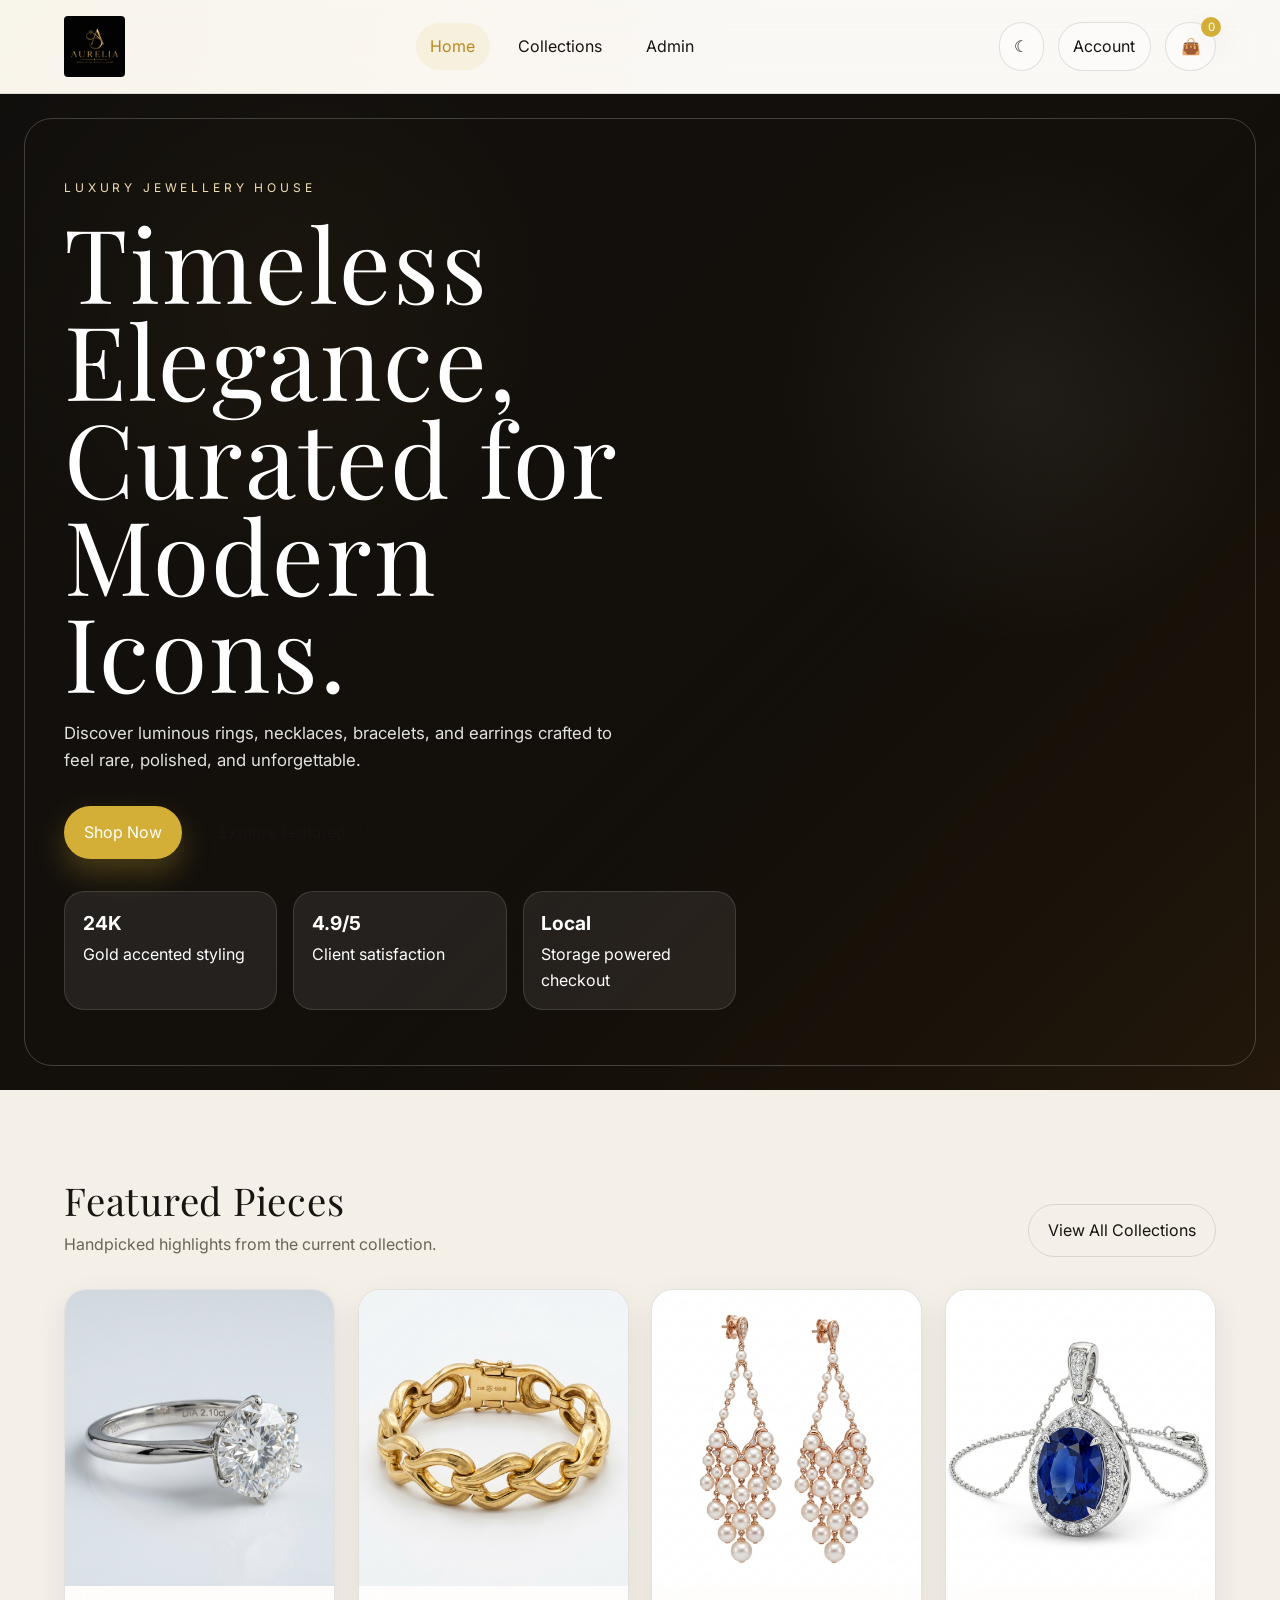
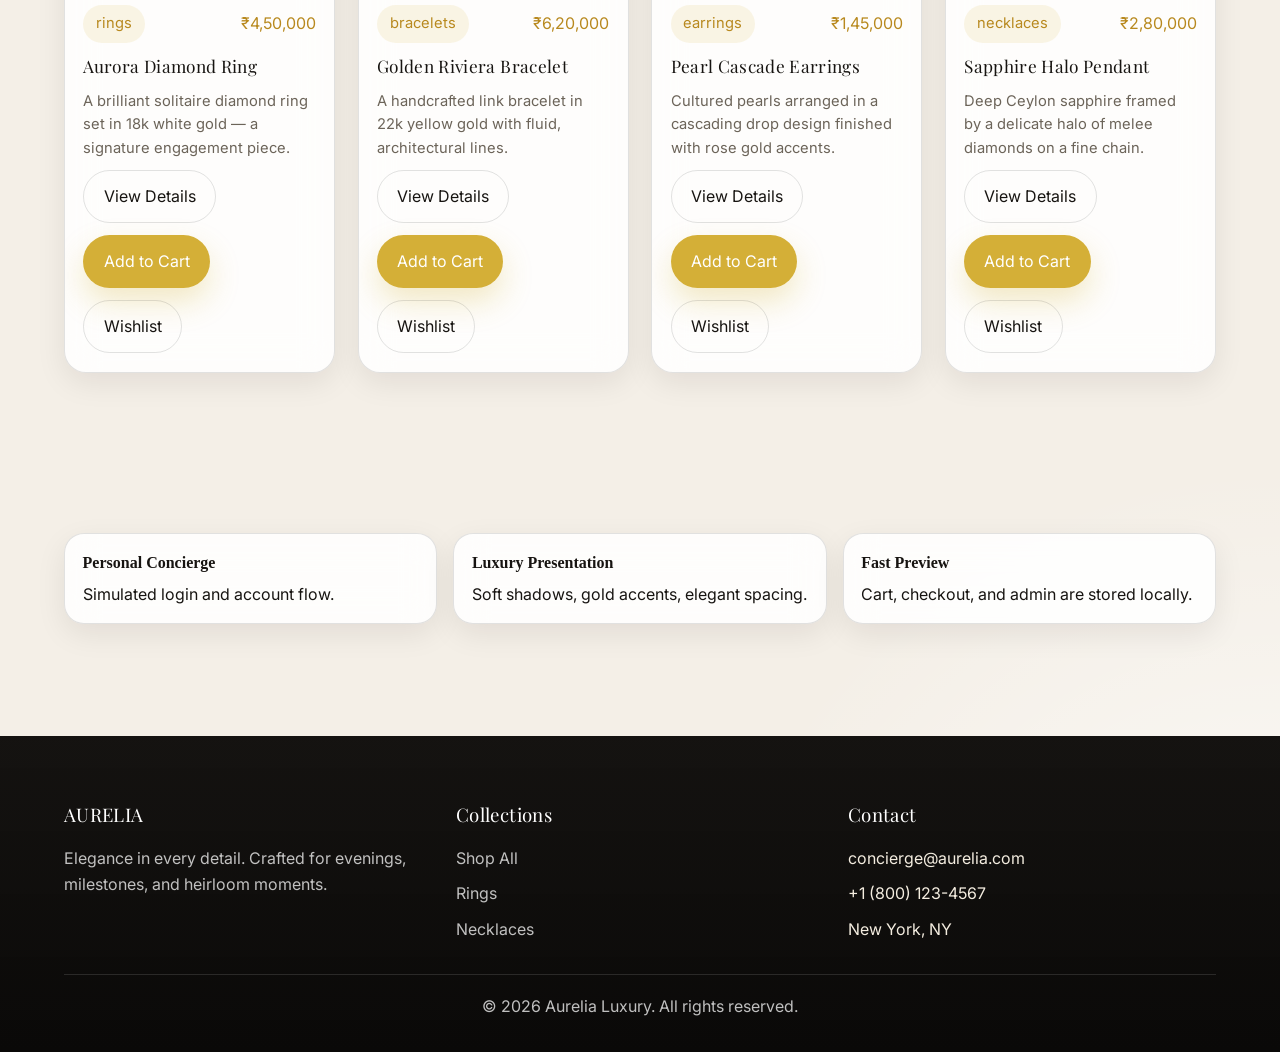
==== index.html @ 2ed93ac2 "Initial commit for AURELIA Jewellery project with generated assets and SEO updates" ====
<!DOCTYPE html>
<html lang="en">
<head>
    <meta charset="UTF-8">
    <meta name="viewport" content="width=device-width, initial-scale=1.0">
    <meta name="description" content="AURELIA Luxury Jewellery. Discover luminous rings, necklaces, bracelets, and earrings crafted to feel rare, polished, and unforgettable.">
    <title>AURELIA | Luxury Jewellery</title>
    <link rel="stylesheet" href="style.css">
</head>
<body>
    <nav class="navbar">
        <a href="index.html" class="nav-brand"><img src="images/logo.png" alt="Aurelia Logo" class="brand-logo"></a>
        <div class="nav-links">
            <a href="index.html" class="active">Home</a>
            <a href="products.html">Collections</a>
            <a href="admin.html">Admin</a>
        </div>
        <div class="nav-actions">
            <button class="icon-button" type="button" data-theme-toggle aria-label="Toggle theme">☾</button>
            <button class="icon-button" type="button" data-auth-open="login" data-user-badge>Account</button>
            <a class="icon-button cart-link" href="cart.html" aria-label="Cart">👜 <span class="badge" data-cart-count>0</span></a>
        </div>
    </nav>

    <header class="hero">
        <div class="hero-content">
            <div class="eyebrow">Luxury jewellery house</div>
            <h1>Timeless Elegance, Curated for Modern Icons.</h1>
            <p>Discover luminous rings, necklaces, bracelets, and earrings crafted to feel rare, polished, and unforgettable.</p>
            <div class="hero-actions">
                <a href="products.html" class="btn btn-primary">Shop Now</a>
                <button class="btn btn-outline" type="button" data-scroll-to="#featured">Explore Featured</button>
            </div>
            <div class="hero-stats">
                <div class="stat"><strong>24K</strong><span>Gold accented styling</span></div>
                <div class="stat"><strong>4.9/5</strong><span>Client satisfaction</span></div>
                <div class="stat"><strong>Local</strong><span>Storage powered checkout</span></div>
            </div>
        </div>
    </header>

    <main>
        <section class="section" id="featured">
            <div class="section-header">
                <div>
                    <h2 class="section-title serif">Featured Pieces</h2>
                    <p class="section-copy">Handpicked highlights from the current collection.</p>
                </div>
                <a class="btn btn-outline" href="products.html">View All Collections</a>
            </div>
            <div class="grid" id="featured-grid"></div>
        </section>

        <section class="section">
            <div class="feature-row">
                <div class="feature-pill"><strong>Personal Concierge</strong><span>Simulated login and account flow.</span></div>
                <div class="feature-pill"><strong>Luxury Presentation</strong><span>Soft shadows, gold accents, elegant spacing.</span></div>
                <div class="feature-pill"><strong>Fast Preview</strong><span>Cart, checkout, and admin are stored locally.</span></div>
            </div>
        </section>
    </main>

    <footer class="footer">
        <div class="footer-grid">
            <div class="footer-col">
                <h3 class="serif">AURELIA</h3>
                <p>Elegance in every detail. Crafted for evenings, milestones, and heirloom moments.</p>
            </div>
            <div class="footer-col">
                <h3 class="serif">Collections</h3>
                <ul>
                    <li><a href="products.html">Shop All</a></li>
                    <li><a href="products.html">Rings</a></li>
                    <li><a href="products.html">Necklaces</a></li>
                </ul>
            </div>
            <div class="footer-col">
                <h3 class="serif">Contact</h3>
                <ul>
                    <li>concierge@aurelia.com</li>
                    <li>+1 (800) 123-4567</li>
                    <li>New York, NY</li>
                </ul>
            </div>
        </div>
        <div class="footer-bottom">&copy; 2026 Aurelia Luxury. All rights reserved.</div>
    </footer>

    <script src="script.js"></script>
</body>
</html>
---- style.css ----
@import url('https://fonts.googleapis.com/css2?family=Inter:wght@300;400;500&family=Playfair+Display:ital,wght@0,400;0,600;1,400&display=swap');

:root {
  --bg: #f4efe7;
  --surface: rgba(255, 255, 255, 0.88);
  --surface-strong: #ffffff;
  --text: #171411;
  --muted: #6c6459;
  --line: rgba(23, 20, 17, 0.12);
  --gold: #d4af37;
  --gold-deep: #b8891f;
  --shadow: 0 24px 60px rgba(22, 17, 10, 0.12);
  --shadow-soft: 0 10px 30px rgba(22, 17, 10, 0.08);
  --radius-xl: 28px;
  --radius-lg: 22px;
  --radius-md: 16px;
  --transition: 220ms ease;
}

body.dark-mode {
  --bg: #0e0d0b;
  --surface: rgba(20, 18, 16, 0.86);
  --surface-strong: #171411;
  --text: #f8f2e8;
  --muted: #b6ab9a;
  --line: rgba(255, 255, 255, 0.1);
  --shadow: 0 24px 60px rgba(0, 0, 0, 0.38);
  --shadow-soft: 0 10px 30px rgba(0, 0, 0, 0.24);
}

* {
  box-sizing: border-box;
  margin: 0;
  padding: 0;
}

html {
  scroll-behavior: smooth;
}

body {
  min-height: 100vh;
  font-family: "Inter", "Helvetica Neue", Arial, sans-serif;
  background:
    radial-gradient(circle at top left, rgba(212, 175, 55, 0.14), transparent 26%),
    radial-gradient(circle at bottom right, rgba(255, 255, 255, 0.75), transparent 20%),
    var(--bg);
  color: var(--text);
  line-height: 1.6;
}

body::before {
  content: "";
  position: fixed;
  inset: 0;
  pointer-events: none;
  background-image: linear-gradient(rgba(255, 255, 255, 0.03) 1px, transparent 1px), linear-gradient(90deg, rgba(255, 255, 255, 0.03) 1px, transparent 1px);
  background-size: 70px 70px;
  opacity: 0.25;
  mix-blend-mode: soft-light;
}

h1,
h2,
h3,
h4,
.serif {
  font-family: "Playfair Display", Georgia, "Times New Roman", Times, serif;
  font-weight: 400;
  letter-spacing: 0.02em;
}

a {
  color: inherit;
  text-decoration: none;
}

img {
  display: block;
  max-width: 100%;
}

button,
input,
select,
textarea {
  font: inherit;
}

.navbar {
  position: sticky;
  top: 0;
  z-index: 1000;
  display: flex;
  align-items: center;
  justify-content: space-between;
  gap: 1rem;
  padding: 1rem 5vw;
  backdrop-filter: blur(18px);
  background: rgba(255, 255, 255, 0.58);
  border-bottom: 1px solid var(--line);
}

body.dark-mode .navbar {
  background: rgba(14, 13, 11, 0.7);
}

.nav-brand {
  display: inline-flex;
  align-items: center;
}

.brand-logo {
  height: 3.8rem;
  width: auto;
  object-fit: contain;
  mix-blend-mode: multiply; /* Helps the black background blend nicely on white navs, but it's gold on black... wait, the user's logo has a black background. Actually, let's just add border-radius */
  border-radius: 4px;
}

body.dark-mode .brand-logo {
  mix-blend-mode: screen; /* In dark mode, screen will drop the black background of the image! */
}

.nav-links,
.nav-actions {
  display: flex;
  align-items: center;
  gap: 0.9rem;
  flex-wrap: wrap;
}

.nav-links a,
.nav-actions button,
.nav-actions a {
  padding: 0.65rem 0.9rem;
  border-radius: 999px;
  color: var(--text);
  transition: transform var(--transition), background-color var(--transition), color var(--transition), border-color var(--transition);
}

.nav-links a:hover,
.nav-links a.active,
.nav-actions button:hover,
.nav-actions a:hover {
  color: var(--gold-deep);
  background: rgba(212, 175, 55, 0.1);
}

.icon-button {
  border: 1px solid var(--line);
  background: rgba(255, 255, 255, 0.4);
  cursor: pointer;
}

body.dark-mode .icon-button {
  background: rgba(255, 255, 255, 0.04);
}

.cart-link,
.wishlist-link {
  position: relative;
}

.badge {
  position: absolute;
  top: -0.4rem;
  right: -0.4rem;
  min-width: 1.25rem;
  height: 1.25rem;
  padding: 0 0.35rem;
  display: inline-grid;
  place-items: center;
  border-radius: 999px;
  background: var(--gold);
  color: #fff;
  font-size: 0.72rem;
  box-shadow: var(--shadow-soft);
}

.hero {
  position: relative;
  overflow: hidden;
  min-height: 76vh;
  display: grid;
  align-items: center;
  padding: 5rem 5vw;
  color: #fff;
  background:
    linear-gradient(135deg, rgba(16, 14, 12, 0.92), rgba(35, 24, 9, 0.45)),
    radial-gradient(circle at 20% 20%, rgba(212, 175, 55, 0.24), transparent 22%),
    radial-gradient(circle at 80% 30%, rgba(255, 255, 255, 0.16), transparent 20%),
    linear-gradient(135deg, #1c1712, #090807 60%, #22170c);
}

.hero::after {
  content: "";
  position: absolute;
  inset: 1.5rem;
  border: 1px solid rgba(255, 255, 255, 0.2);
  border-radius: var(--radius-xl);
}

@keyframes fadeInUp {
  from { opacity: 0; transform: translateY(20px); }
  to { opacity: 1; transform: translateY(0); }
}

.hero-content {
  position: relative;
  z-index: 1;
  max-width: 42rem;
  animation: fadeInUp 0.8s ease-out forwards;
}

.eyebrow {
  display: inline-flex;
  align-items: center;
  gap: 0.5rem;
  margin-bottom: 1rem;
  color: #f0dfb2;
  text-transform: uppercase;
  letter-spacing: 0.32em;
  font-size: 0.75rem;
}

.hero h1 {
  font-size: clamp(3.3rem, 8vw, 6.4rem);
  line-height: 0.95;
  margin-bottom: 1.3rem;
}

.hero p {
  max-width: 36rem;
  color: rgba(255, 255, 255, 0.88);
  font-size: 1.05rem;
}

.hero-actions {
  display: flex;
  gap: 1rem;
  flex-wrap: wrap;
  margin-top: 2rem;
}

.section {
  padding: 5rem 5vw;
}

.section-header {
  display: flex;
  align-items: end;
  justify-content: space-between;
  gap: 1.5rem;
  margin-bottom: 2rem;
}

.section-title {
  font-size: clamp(2rem, 3vw, 3rem);
}

.section-copy {
  max-width: 40rem;
  color: var(--muted);
}

.panel,
.product-card,
.checkout-summary,
.auth-card,
.admin-panel,
.cart-item,
.summary-box,
.feature-pill {
  background: var(--surface);
  border: 1px solid var(--line);
  box-shadow: var(--shadow-soft);
  backdrop-filter: blur(16px);
}

.panel,
.admin-panel,
.auth-card,
.checkout-summary,
.summary-box {
  border-radius: var(--radius-xl);
}

.grid {
  display: grid;
  grid-template-columns: repeat(auto-fit, minmax(220px, 1fr));
  gap: 1.4rem;
}

.product-card {
  overflow: hidden;
  border-radius: var(--radius-lg);
  display: flex;
  flex-direction: column;
  min-height: 100%;
  transition: transform var(--transition), box-shadow var(--transition), border-color var(--transition);
  animation: fadeInUp 0.6s ease-out both;
}

.product-card:hover {
  transform: translateY(-8px);
  box-shadow: var(--shadow);
  border-color: rgba(212, 175, 55, 0.36);
}

.product-media {
  position: relative;
  overflow: hidden;
  aspect-ratio: 1 / 1.1;
  background: linear-gradient(135deg, rgba(212, 175, 55, 0.14), rgba(23, 20, 17, 0.05));
}

.product-image {
  width: 100%;
  height: 100%;
  object-fit: cover;
  transition: transform 480ms ease;
}

.product-card:hover .product-image {
  transform: scale(1.08);
}

.card-body {
  padding: 1.15rem;
  display: flex;
  flex: 1;
  flex-direction: column;
  gap: 0.6rem;
}

.meta-row,
.inline-row {
  display: flex;
  align-items: center;
  justify-content: space-between;
  gap: 0.75rem;
}

.product-title {
  font-size: 1.08rem;
}

.product-price,
.accent {
  color: var(--gold-deep);
}

.muted {
  color: var(--muted);
}

.button-row {
  display: flex;
  flex-wrap: wrap;
  gap: 0.75rem;
  margin-top: auto;
}

.btn {
  display: inline-flex;
  align-items: center;
  justify-content: center;
  gap: 0.5rem;
  min-height: 46px;
  padding: 0.8rem 1.2rem;
  border-radius: 999px;
  border: 1px solid transparent;
  cursor: pointer;
  transition: transform var(--transition), background-color var(--transition), border-color var(--transition), color var(--transition), box-shadow var(--transition);
}

.btn:hover {
  transform: translateY(-1px);
}

.btn-primary {
  background: var(--gold);
  color: #fff;
  box-shadow: 0 14px 30px rgba(212, 175, 55, 0.28);
}

.btn-primary:hover {
  background: var(--gold-deep);
}

.btn-outline {
  border-color: var(--line);
  background: transparent;
  color: var(--text);
}

.btn-outline:hover {
  border-color: rgba(212, 175, 55, 0.45);
  color: var(--gold-deep);
  background: rgba(212, 175, 55, 0.08);
}

.feature-row {
  display: grid;
  grid-template-columns: repeat(auto-fit, minmax(180px, 1fr));
  gap: 1rem;
}

.feature-pill {
  padding: 1rem 1.1rem;
  border-radius: 20px;
}

.feature-pill strong {
  display: block;
  margin-bottom: 0.4rem;
  font-family: Georgia, serif;
}

.toolbar,
.filters,
.admin-toolbar,
.checkout-layout {
  display: grid;
  grid-template-columns: repeat(auto-fit, minmax(180px, 1fr));
  gap: 1rem;
}

.field,
.form-group {
  display: flex;
  flex-direction: column;
  gap: 0.55rem;
}

.field input,
.field select,
.field textarea,
.form-group input,
.form-group select,
.form-group textarea {
  width: 100%;
  min-height: 46px;
  border-radius: 14px;
  border: 1px solid var(--line);
  padding: 0.8rem 1rem;
  color: var(--text);
  background: rgba(255, 255, 255, 0.72);
  outline: none;
  transition: border-color var(--transition), box-shadow var(--transition), background-color var(--transition);
}

body.dark-mode .field input,
body.dark-mode .field select,
body.dark-mode .field textarea,
body.dark-mode .form-group input,
body.dark-mode .form-group select,
body.dark-mode .form-group textarea {
  background: rgba(255, 255, 255, 0.04);
}

.field input:focus,
.field select:focus,
.field textarea:focus,
.form-group input:focus,
.form-group select:focus,
.form-group textarea:focus {
  border-color: rgba(212, 175, 55, 0.55);
  box-shadow: 0 0 0 4px rgba(212, 175, 55, 0.12);
}

.detail-layout {
  display: grid;
  grid-template-columns: minmax(280px, 1.1fr) minmax(280px, 0.9fr);
  gap: 2rem;
  align-items: start;
}

.detail-media {
  border-radius: var(--radius-xl);
  overflow: hidden;
  min-height: 460px;
  background: linear-gradient(160deg, rgba(212, 175, 55, 0.18), rgba(255, 255, 255, 0.12));
  box-shadow: var(--shadow);
}

.detail-media img {
  width: 100%;
  height: 100%;
  object-fit: cover;
}

.detail-card,
.checkout-summary,
.admin-panel,
.auth-card {
  padding: 1.5rem;
}

.quantity-row {
  display: flex;
  gap: 0.75rem;
  align-items: center;
  flex-wrap: wrap;
}

.quantity-row input {
  width: 90px;
  text-align: center;
}

.cart-list,
.order-list,
.admin-list {
  display: grid;
  gap: 1rem;
}

.cart-item {
  display: grid;
  grid-template-columns: 92px 1fr auto;
  gap: 1rem;
  align-items: center;
  padding: 1rem;
  border-radius: var(--radius-lg);
}

.cart-item img {
  width: 92px;
  height: 110px;
  object-fit: cover;
  border-radius: 16px;
}

.cart-actions,
.admin-actions,
.summary-lines {
  display: flex;
  gap: 0.7rem;
  flex-wrap: wrap;
}

.summary-box {
  padding: 1rem 1.1rem;
}

.summary-line,
.admin-row,
.order-row {
  display: flex;
  justify-content: space-between;
  gap: 1rem;
  border-bottom: 1px solid var(--line);
  padding: 0.9rem 0;
}

.summary-line:last-child,
.admin-row:last-child,
.order-row:last-child {
  border-bottom: 0;
}

.table {
  width: 100%;
  border-collapse: collapse;
}

.table th,
.table td {
  text-align: left;
  padding: 0.85rem 0.75rem;
  border-bottom: 1px solid var(--line);
  vertical-align: top;
}

.table th {
  color: var(--muted);
  font-size: 0.8rem;
  text-transform: uppercase;
  letter-spacing: 0.14em;
}

.split {
  display: grid;
  grid-template-columns: repeat(2, minmax(0, 1fr));
  gap: 1rem;
}

.status,
.pill {
  display: inline-flex;
  align-items: center;
  gap: 0.45rem;
  padding: 0.45rem 0.8rem;
  border-radius: 999px;
  background: rgba(212, 175, 55, 0.12);
  color: var(--gold-deep);
}

.hero-stats {
  display: grid;
  grid-template-columns: repeat(auto-fit, minmax(140px, 1fr));
  gap: 1rem;
  margin-top: 2rem;
}

.stat {
  padding: 1rem 1.1rem;
  border-radius: 20px;
  background: rgba(255, 255, 255, 0.08);
  border: 1px solid rgba(255, 255, 255, 0.12);
}

.stat strong {
  display: block;
  font-size: 1.2rem;
  margin-bottom: 0.2rem;
}

.footer {
  position: relative;
  margin-top: 2rem;
  background: linear-gradient(180deg, rgba(16, 14, 12, 0.98), rgba(10, 9, 8, 1));
  color: #f4ede0;
  padding: 4rem 5vw 2rem;
}

.footer-grid {
  display: grid;
  grid-template-columns: repeat(auto-fit, minmax(180px, 1fr));
  gap: 1.5rem;
  margin-bottom: 2rem;
}

.footer-col h3 {
  margin-bottom: 1rem;
  color: #fff;
}

.footer-col ul {
  list-style: none;
  display: grid;
  gap: 0.6rem;
}

.footer-col a,
.footer-col p,
.footer-bottom {
  color: rgba(255, 255, 255, 0.74);
}

.footer-bottom {
  padding-top: 1.2rem;
  border-top: 1px solid rgba(255, 255, 255, 0.12);
  text-align: center;
}

.empty-state {
  padding: 3rem 1.5rem;
  text-align: center;
  color: var(--muted);
  border: 1px dashed var(--line);
  border-radius: var(--radius-xl);
  background: rgba(255, 255, 255, 0.34);
}

.modal-backdrop {
  position: fixed;
  inset: 0;
  z-index: 2000;
  display: none;
  place-items: center;
  padding: 1rem;
  background: rgba(14, 12, 10, 0.6);
}

.modal-backdrop.is-open {
  display: grid;
}

.auth-card {
  width: min(100%, 560px);
}

.tab-switcher {
  display: inline-flex;
  gap: 0.5rem;
  padding: 0.35rem;
  border-radius: 999px;
  background: rgba(23, 20, 17, 0.06);
  margin-bottom: 1.2rem;
}

.tab-switcher button {
  border: 0;
  border-radius: 999px;
  background: transparent;
  padding: 0.7rem 1rem;
  cursor: pointer;
  color: var(--muted);
}

.tab-switcher button.active {
  background: var(--surface-strong);
  color: var(--text);
  box-shadow: var(--shadow-soft);
}

.small {
  font-size: 0.92rem;
}

.stack {
  display: grid;
  gap: 1rem;
}

.notice {
  padding: 1rem 1.1rem;
  border-radius: 16px;
  border: 1px solid rgba(212, 175, 55, 0.3);
  background: rgba(212, 175, 55, 0.08);
  color: var(--gold-deep);
}

@media (max-width: 900px) {
  .detail-layout {
    grid-template-columns: 1fr;
  }

  .hero {
    min-height: 68vh;
  }

  .section-header,
  .navbar {
    align-items: start;
    flex-direction: column;
  }

  .nav-links,
  .nav-actions {
    width: 100%;
  }
}

@media (max-width: 640px) {
  .section {
    padding: 3.5rem 1rem;
  }

  .hero {
    padding: 4rem 1rem;
    min-height: 76vh;
  }

  .hero::after {
    inset: 0.9rem;
  }

  .cart-item {
    grid-template-columns: 1fr;
  }

  .cart-item img {
    width: 100%;
    height: 220px;
  }

  .split {
    grid-template-columns: 1fr;
  }
}
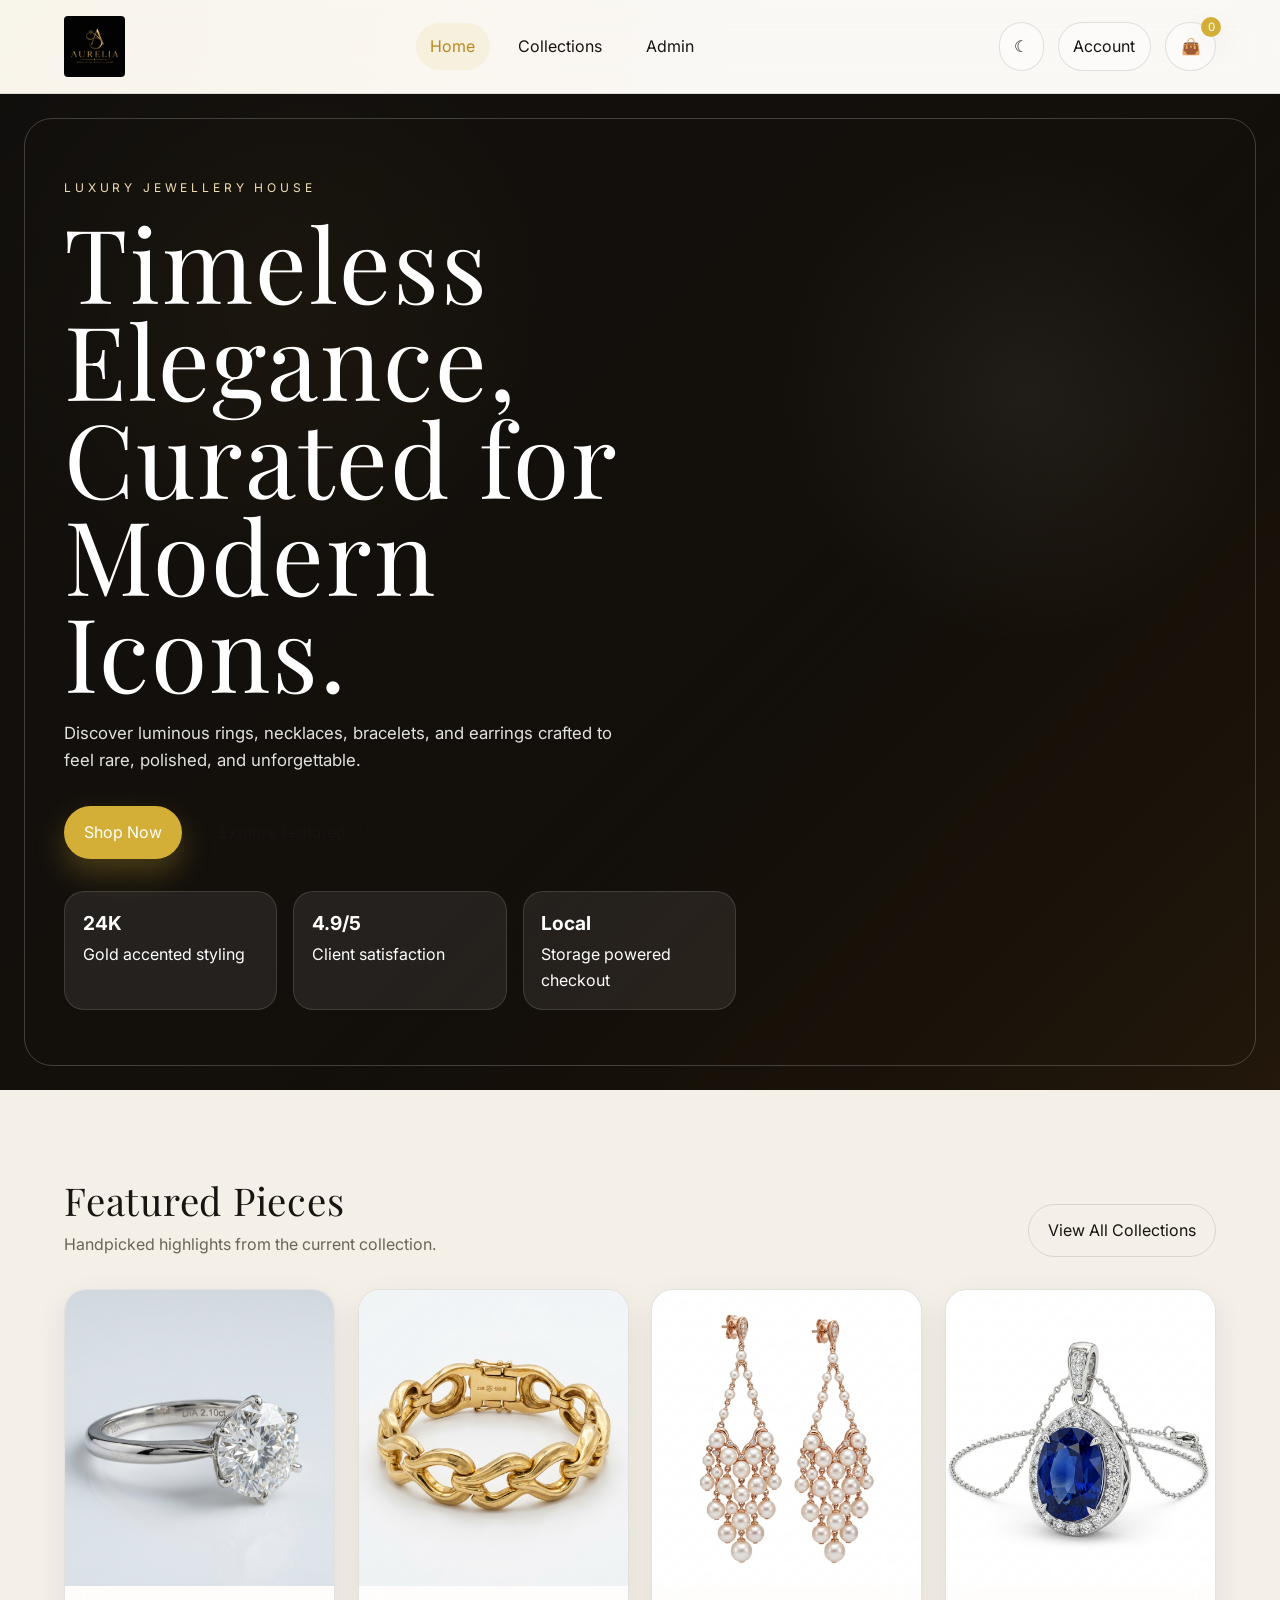
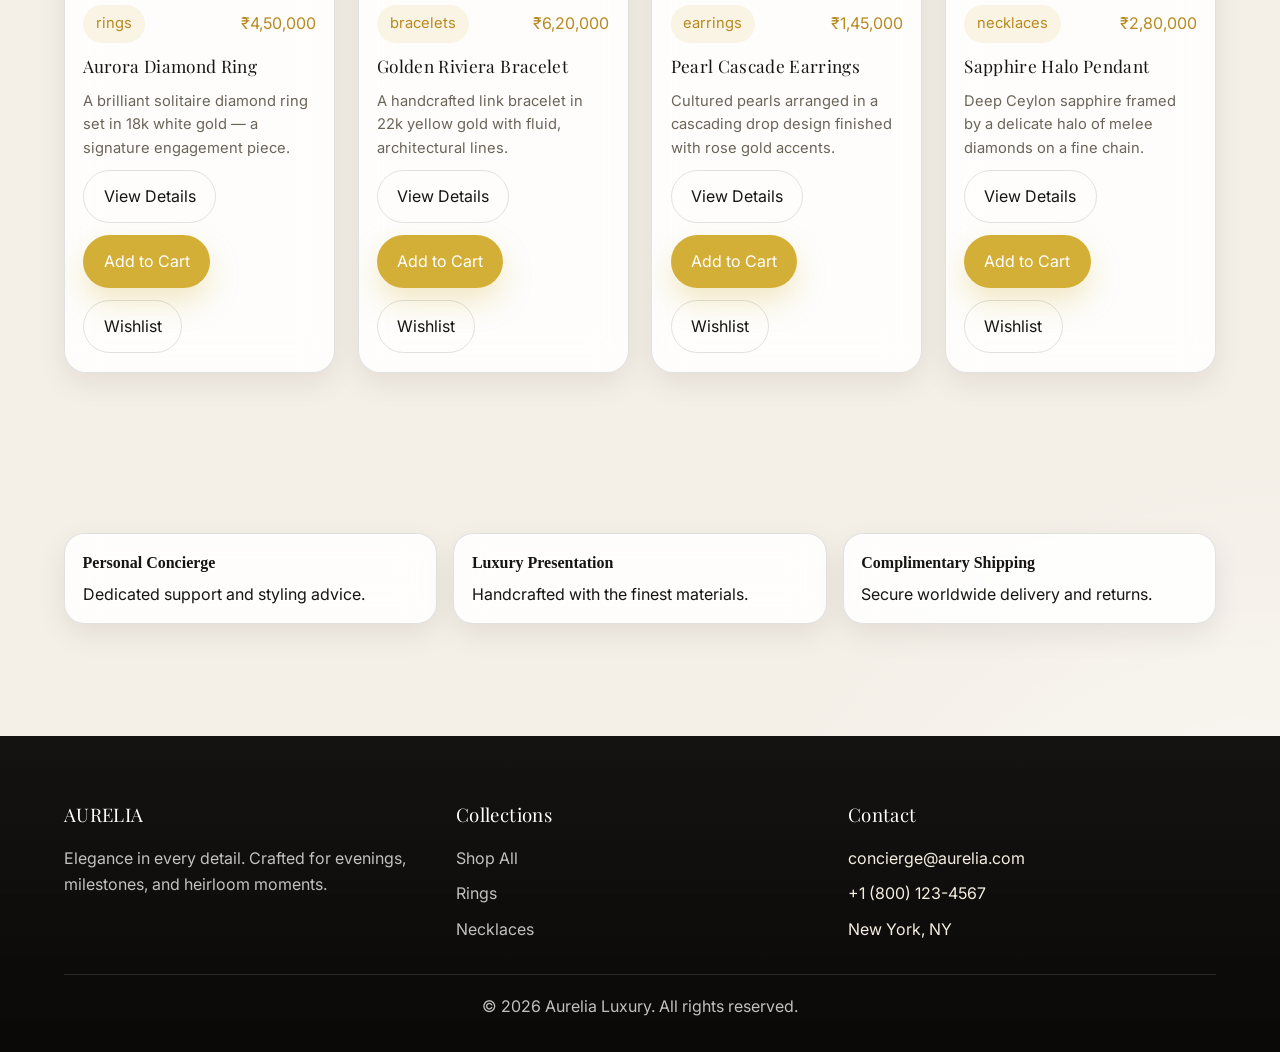
==== commit 25a84400: "Clean up UI: remove demo credentials, standardize footers, remove tech-demo strings" ====
--- a/index.html
+++ b/index.html
@@ -53,9 +53,9 @@
 
         <section class="section">
             <div class="feature-row">
-                <div class="feature-pill"><strong>Personal Concierge</strong><span>Simulated login and account flow.</span></div>
-                <div class="feature-pill"><strong>Luxury Presentation</strong><span>Soft shadows, gold accents, elegant spacing.</span></div>
-                <div class="feature-pill"><strong>Fast Preview</strong><span>Cart, checkout, and admin are stored locally.</span></div>
+                <div class="feature-pill"><strong>Personal Concierge</strong><span>Dedicated support and styling advice.</span></div>
+                <div class="feature-pill"><strong>Luxury Presentation</strong><span>Handcrafted with the finest materials.</span></div>
+                <div class="feature-pill"><strong>Complimentary Shipping</strong><span>Secure worldwide delivery and returns.</span></div>
             </div>
         </section>
     </main>
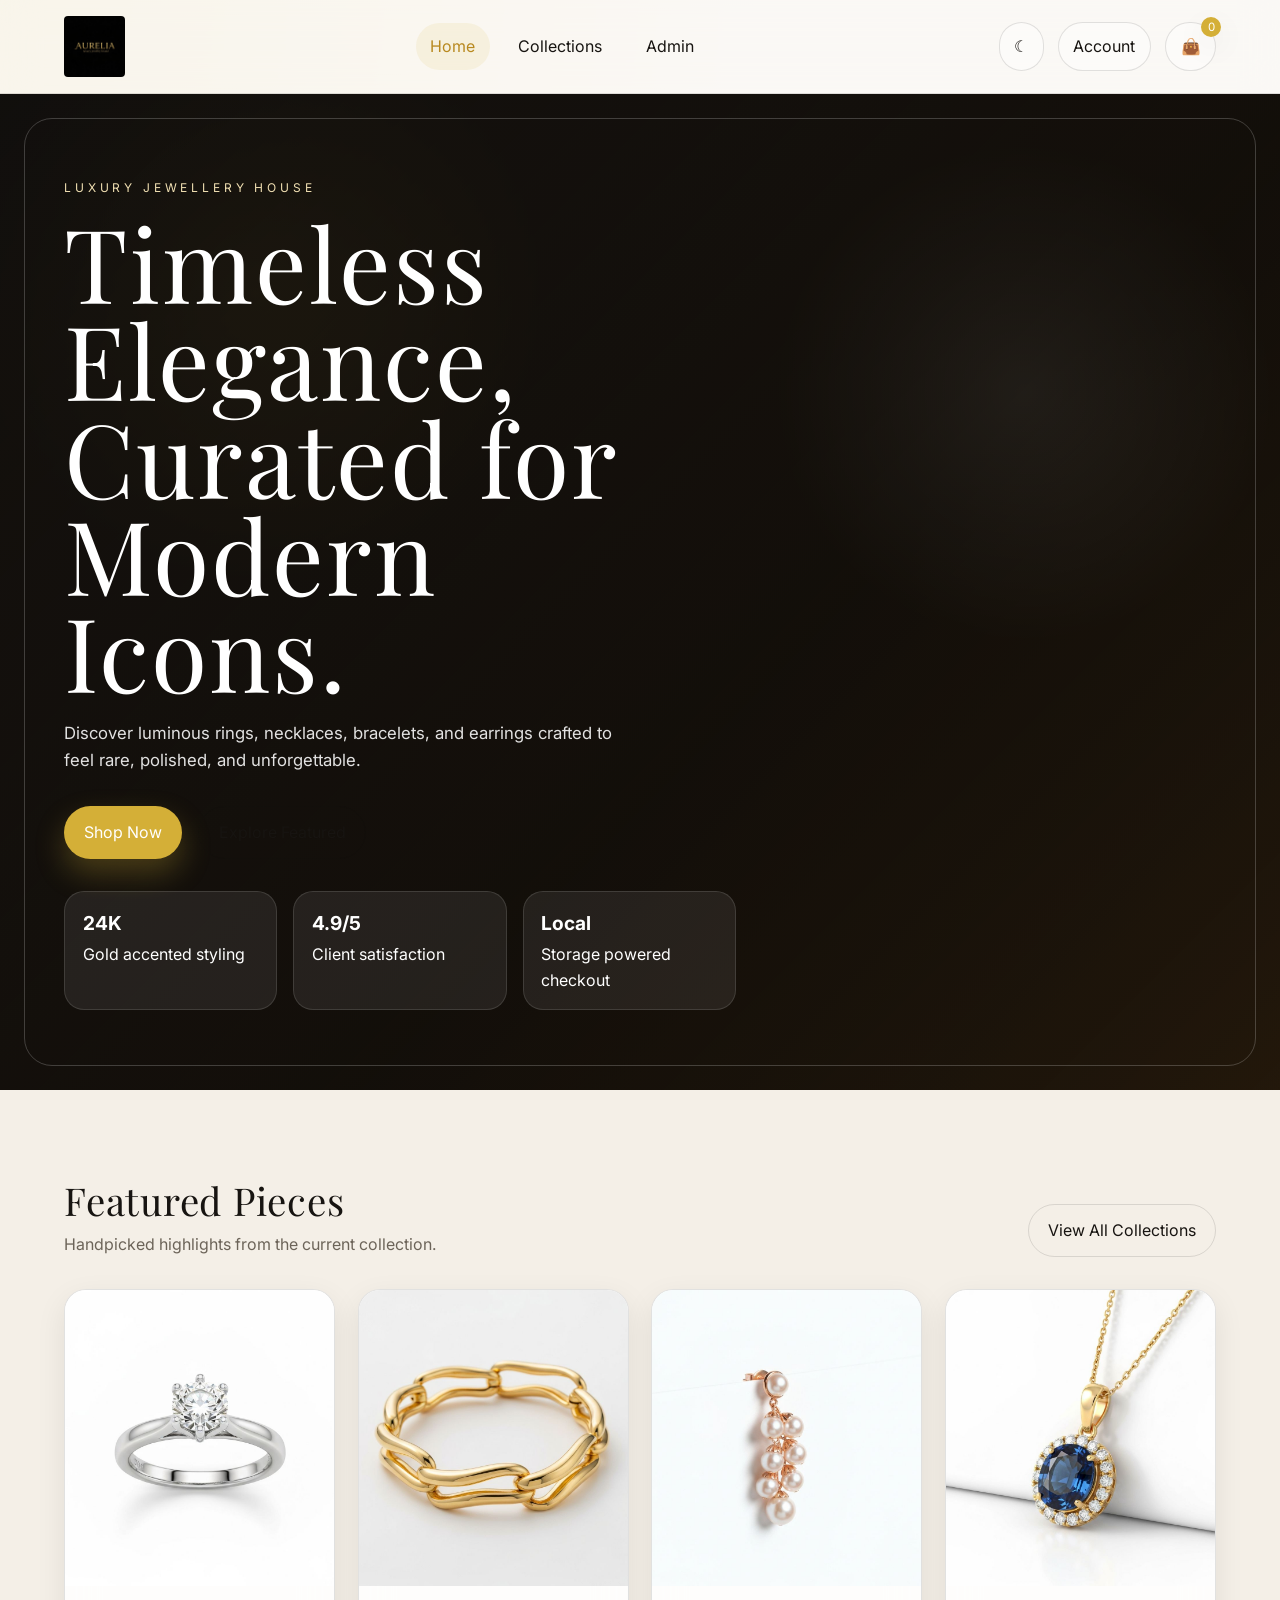
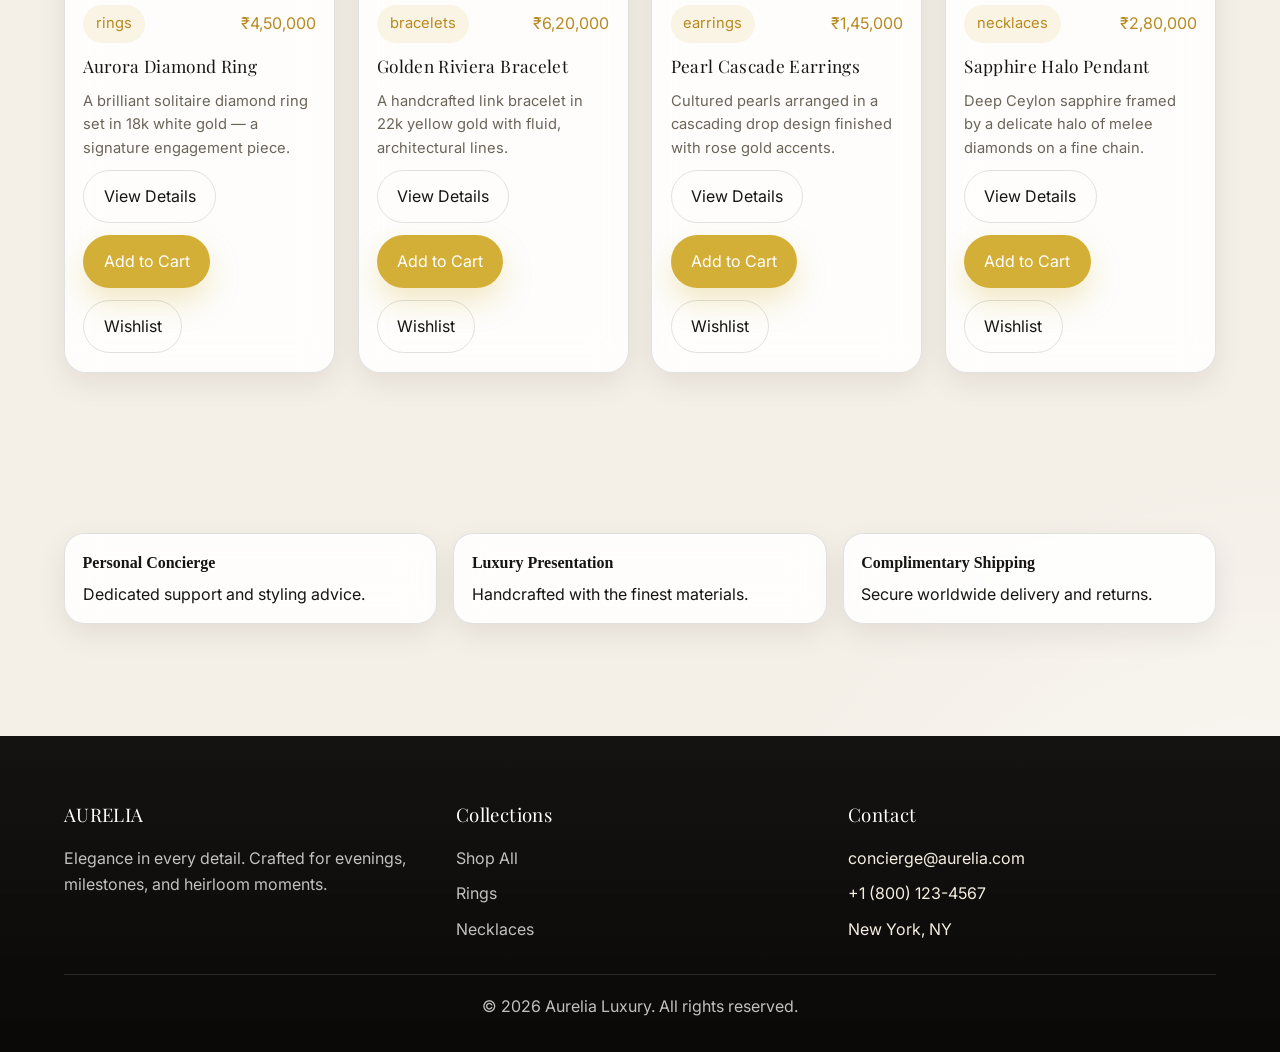
==== commit e183ab9e: "Complete luxury e-commerce frontend with improved SEO, manifest, and documentation - Added favicon a" ====
--- a/index.html
+++ b/index.html
@@ -4,7 +4,13 @@
     <meta charset="UTF-8">
     <meta name="viewport" content="width=device-width, initial-scale=1.0">
     <meta name="description" content="AURELIA Luxury Jewellery. Discover luminous rings, necklaces, bracelets, and earrings crafted to feel rare, polished, and unforgettable.">
+    <meta name="theme-color" content="#d4af37">
+    <meta property="og:title" content="AURELIA | Luxury Jewellery">
+    <meta property="og:description" content="Discover luminous rings, necklaces, bracelets, and earrings crafted to feel rare, polished, and unforgettable.">
+    <meta property="og:type" content="website">
     <title>AURELIA | Luxury Jewellery</title>
+    <link rel="icon" href="favicon.ico" type="image/x-icon">
+    <link rel="manifest" href="manifest.json">
     <link rel="stylesheet" href="style.css">
 </head>
 <body>
@@ -88,4 +94,4 @@
 
     <script src="script.js"></script>
 </body>
-</html>+</html>
